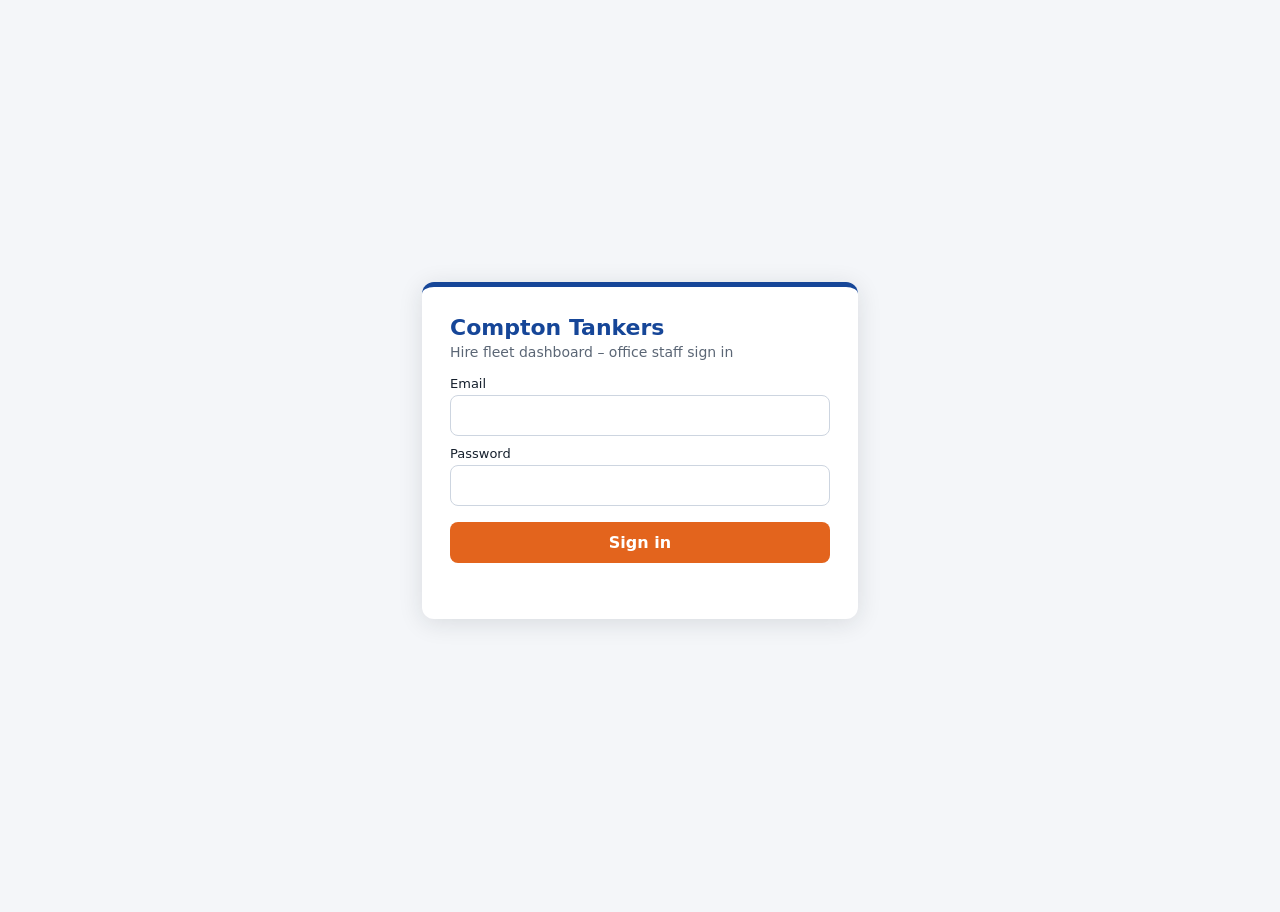
==== dashboard/index.html @ 5b2a39b2 "Add Compton portal: dashboard and inspection app Co-Authored-By: Claude Sonnet 5.5 <noreply@anthropi" ====
<!DOCTYPE html>
<html lang="en-GB">
<head>
<meta name="robots" content="noindex,nofollow">
<meta charset="utf-8">
<meta name="viewport" content="width=device-width, initial-scale=1">
<title>Compton Tankers – Hire Fleet Dashboard</title>
<link rel="stylesheet" href="js/theme.css">
<script src="js/d3.min.js"></script>
<script src="js/dash-runtime.js"></script>
</head>
<body>
<div id="dash-root">
<style>
.ct{--ct-blue:#164698;--ct-orange:#E3641D;--ct-blue-soft:#8FA9D6;font-family:var(--font-anthropic-sans);color:var(--color-fg);display:flex;flex-direction:column;gap:var(--cds-gap-lg)}
.ct-head{display:flex;flex-wrap:wrap;align-items:center;gap:var(--cds-gap-lg);justify-content:space-between;border-bottom:4px solid var(--ct-blue);padding-bottom:var(--cds-pad-md)}
.ct-brand{display:flex;align-items:center;gap:var(--cds-gap-lg);flex-wrap:wrap}
.ct-logo{height:56px;width:auto;background:#FDFEFF;border-radius:var(--cds-radius);padding:6px 10px}
.ct-title{font-family:var(--font-anthropic-serif);font-weight:400;font-size:var(--cds-font-size-title);margin:0;color:var(--color-fg)}
.ct-sub{margin:4px 0 0;color:var(--color-fg-muted);font-size:var(--cds-font-size-body)}
.ct-controls{display:flex;flex-wrap:wrap;gap:var(--cds-gap-sm);align-items:center}
.ct-seg{display:inline-flex;border:1px solid var(--color-border-line);border-radius:var(--cds-radius);overflow:hidden}
.ct-seg button{font:inherit;font-size:var(--cds-font-size-caption);background:var(--color-panel);color:var(--color-fg);border:0;padding:6px 12px;cursor:pointer}
.ct-seg button[aria-pressed=true]{background:var(--ct-blue);color:#fff}
.ct select,.ct input[type=search]{font:inherit;font-size:var(--cds-font-size-caption);padding:6px 8px;border:1px solid var(--color-border-line);border-radius:var(--cds-radius);background:var(--color-panel);color:var(--color-fg)}
.ct-takeaway{font-size:var(--cds-font-size-body);margin:0;line-height:1.5}
.ct-takeaway b{font-weight:600}
.ct-tabs{display:flex;gap:4px;border-bottom:1px solid var(--color-border-line);flex-wrap:wrap}
.ct-tabs button{font:inherit;background:none;border:0;border-bottom:3px solid transparent;padding:8px 14px;color:var(--color-fg-muted);cursor:pointer;font-size:var(--cds-font-size-body)}
.ct-tabs button[aria-selected=true]{color:var(--color-fg);border-bottom-color:var(--ct-orange);font-weight:600}
.ct-page{display:flex;flex-direction:column;gap:var(--cds-gap-md)}
.ct-page[hidden]{display:none}
.ct-col{display:flex;flex-direction:column;gap:var(--cds-gap-md)}
.ct-col[hidden]{display:none}
.ct [hidden]{display:none !important}
.ct-tiles{display:grid;grid-template-columns:repeat(auto-fit,minmax(min(100%,11rem),1fr));gap:var(--cds-gap-md)}
.ct-tile{background:var(--color-panel);border:1px solid var(--color-border-line);border-top:4px solid var(--ct-blue);border-radius:var(--cds-radius);padding:var(--cds-pad-md);display:flex;flex-direction:column;gap:4px}
.ct-tile.or{border-top-color:var(--ct-orange)}
.ct-tile .lab{font-size:var(--cds-font-size-caption);color:var(--color-fg-muted)}
.ct-tile .big{font-family:var(--font-anthropic-serif);font-weight:400;font-size:var(--cds-font-size-title);font-variant-numeric:tabular-nums;line-height:1.15}
.ct-tile .note{font-size:var(--cds-font-size-caption);color:var(--color-fg-muted)}
.ct-grid{display:grid;grid-template-columns:repeat(auto-fit,minmax(min(100%,26rem),1fr));gap:var(--cds-gap-md)}
.ct-card{background:var(--color-panel);border:1px solid var(--color-border-line);border-radius:var(--cds-radius);padding:var(--cds-pad-lg);display:flex;flex-direction:column;gap:var(--cds-gap-sm);position:relative;min-width:0}
.ct-card h3{margin:0;font-size:var(--cds-font-size-heading);font-weight:var(--cds-font-weight-medium)}
.ct-card .note{margin:0;font-size:var(--cds-font-size-caption);color:var(--color-fg-muted)}
.ct-chart{position:relative;min-height:120px}
.ct-legend{display:flex;gap:var(--cds-gap-md);font-size:var(--cds-font-size-caption);color:var(--color-fg-muted);flex-wrap:wrap}
.ct-sw{display:inline-block;width:10px;height:10px;border-radius:2px;margin-right:6px;vertical-align:middle}
.ct-tip{position:absolute;pointer-events:none;background:var(--cds-surface-popover);border:1px solid var(--cds-border);border-radius:var(--cds-radius);box-shadow:var(--cds-shadow-popover);padding:var(--cds-pad-xs) var(--cds-pad-sm);font-size:var(--cds-font-size-caption);white-space:nowrap;z-index:5}
.ct-tip .k{color:var(--cds-text-secondary)}
.ct-tablebox{max-height:560px;overflow:auto}
.ct table{border-collapse:collapse;width:100%;font-size:var(--cds-font-size-caption);font-variant-numeric:tabular-nums}
.ct th{position:sticky;top:0;background:var(--color-panel);text-align:left;padding:6px 8px;border-bottom:2px solid var(--ct-blue);white-space:nowrap}
.ct th button{font:inherit;font-weight:600;background:none;border:0;color:var(--color-fg);cursor:pointer;padding:0}
.ct td{padding:5px 8px;border-bottom:1px solid var(--color-border-line);white-space:nowrap}
.ct td.n,.ct th.n{text-align:right}
.ct .bar{display:inline-block;height:8px;border-radius:2px;background:var(--ct-blue);vertical-align:middle;margin-right:6px}
.ct .pill{display:inline-block;padding:1px 8px;border-radius:10px;font-size:var(--cds-font-size-caption)}
.ct .off{background:color-mix(in srgb,var(--ct-orange) 18%,transparent)}
.ct .part{background:color-mix(in srgb,var(--ct-blue-soft) 30%,transparent)}
.ct .full{background:color-mix(in srgb,var(--ct-blue) 14%,transparent)}
.ct .up{color:var(--color-ok)} .ct .down{color:var(--color-bad)}
.ct-stack{display:flex;height:28px;gap:2px;border-radius:var(--cds-radius);overflow:hidden}
.ct-foot{font-size:var(--cds-font-size-caption);color:var(--color-fg-muted);margin:0}
[data-dash-source-state=empty]{color:transparent}
[data-dash-source-state=refreshing]{opacity:.5;transition:opacity var(--cds-dur-slow)}
</style>
<div class="ct">
  <header class="ct-head" id="top">
    <div class="ct-brand">
      <img class="ct-logo" alt="Compton Tankers" src="[data-uri]">
      <div>
        <h1 class="ct-title">Hire fleet dashboard</h1>
        <p class="ct-sub">Tanker Rent UK Ltd · <span data-draw="period-label" data-source="periods">—</span></p>
      </div>
    </div>
    <div class="ct-controls">
      <div class="ct-seg" role="group" aria-label="Period type">
        <button type="button" class="ct-kind" data-kind="month" aria-pressed="true">Month</button>
        <button type="button" class="ct-kind" data-kind="quarter" aria-pressed="false">Quarter</button>
        <button type="button" class="ct-kind" data-kind="year" aria-pressed="false">Financial year</button>
      </div>
      <select data-draw="period-select" data-source="periods" aria-label="Period"></select>
    </div>
  </header>

  <p class="ct-takeaway" id="takeaway"><span data-draw="period-name" data-source="periods">—</span>: turnover of <b data-draw="kpi" data-source="summary" data-field="turnover" data-fmt="gbp">—</b>, with the fleet <b data-draw="kpi" data-source="summary" data-field="utilisation" data-fmt="pct">—</b> utilised by time. <b data-draw="kpi" data-source="summary" data-field="units_idle" data-fmt="int">—</b> of <b data-draw="kpi" data-source="summary" data-field="units" data-fmt="int">—</b> units were off hire for the whole of the latest month. <span data-draw="coverage" data-source="summary">—</span></p>

  <nav class="ct-tabs" role="tablist" aria-label="Pages">
    <button type="button" role="tab" class="ct-tab" data-tab="overview" aria-selected="true">Overview</button>
    <button type="button" role="tab" class="ct-tab" data-tab="utilisation" aria-selected="false">Utilisation</button>
    <button type="button" role="tab" class="ct-tab" data-tab="revenue" aria-selected="false">Revenue &amp; customers</button>
    <button type="button" role="tab" class="ct-tab" data-tab="units" aria-selected="false">Units</button>
    <button type="button" role="tab" class="ct-tab" data-tab="hp" aria-selected="false">HP &amp; finance</button>
  </nav>

  <section class="ct-page" id="overview" data-page="overview">
    <div class="ct-tiles">
      <div class="ct-tile or" id="tile-turnover"><span class="lab">Turnover</span><span class="big" data-draw="kpi" data-source="summary" data-field="turnover" data-fmt="gbp">—</span><span class="note" data-draw="delta" data-source="summary" data-field="turnover_change">—</span></div>
      <div class="ct-tile" id="tile-util"><span class="lab">Time utilisation</span><span class="big" data-draw="kpi" data-source="summary" data-field="utilisation" data-fmt="pct">—</span><span class="note" data-draw="delta" data-source="summary" data-field="utilisation_change">—</span></div>
      <div class="ct-tile" id="tile-onhire"><span class="lab">Units on hire (latest month)</span><span class="big" data-draw="kpi" data-source="summary" data-field="units_on_hire" data-fmt="int">—</span><span class="note">of <span data-draw="kpi" data-source="summary" data-field="units" data-fmt="int">—</span> units in the fleet</span></div>
      <div class="ct-tile or" id="tile-idle"><span class="lab">Units off hire all month</span><span class="big" data-draw="kpi" data-source="summary" data-field="units_idle" data-fmt="int">—</span><span class="note">Latest month in the period</span></div>
      <div class="ct-tile" id="tile-customers"><span class="lab">Customers billed</span><span class="big" data-draw="kpi" data-source="customer_stats" data-field="customers" data-fmt="int">—</span><span class="note">Top customer: <span data-draw="kpi" data-source="customer_stats" data-field="top1_share" data-fmt="pct">—</span> of turnover</span></div>
      <div class="ct-tile" id="tile-ytd"><span class="lab">Hire revenue, financial year to date</span><span class="big" data-draw="kpi" data-source="summary" data-field="mcs_ytd_revenue" data-fmt="gbp">—</span><span class="note">From MCS year-to-date figures · <span data-draw="kpi" data-source="summary" data-field="mcs_ytd_utilisation" data-fmt="pct">—</span> utilised</span></div>
    </div>
    <div class="ct-grid">
      <div class="ct-card" id="card-turnover-type"><h3>Turnover by equipment type</h3><p class="note">Hire and sales turnover for the selected period, from the Equipment Turnover report.</p><div class="ct-chart" data-draw="chart-turnover-type" data-source="type_summary"></div></div>
      <div class="ct-card" id="card-trend"><h3>Monthly turnover</h3><p class="note">Every month loaded so far; the selected period is in orange.</p><div class="ct-chart" data-draw="chart-trend" data-source="months"></div></div>
      <div class="ct-card" id="card-trend-util"><h3>Monthly time utilisation</h3><p class="note">Days on hire ÷ chargeable days, each unit capped at 100%.</p><div class="ct-chart" data-draw="chart-trend-util" data-source="summary"></div></div>
    </div>
  </section>

  <section class="ct-page" id="utilisation" data-page="utilisation" hidden>
    <div class="ct-card" id="card-fleet-status"><h3>Where the fleet was in the latest month</h3><p class="note">Units on hire every chargeable day, part of the month, or not at all.</p>
      <div class="ct-stack" data-draw="fleet-stack" data-source="summary"></div>
      <div class="ct-legend"><span><span class="ct-sw" style="background:var(--ct-blue)"></span>On hire all month: <b data-draw="kpi" data-source="summary" data-field="units_full" data-fmt="int">—</b></span><span><span class="ct-sw" style="background:var(--ct-blue-soft)"></span>Part of the month: <b data-draw="kpi" data-source="summary" data-field="units_part" data-fmt="int">—</b></span><span><span class="ct-sw" style="background:var(--ct-orange)"></span>Off hire all month: <b data-draw="kpi" data-source="summary" data-field="units_idle" data-fmt="int">—</b></span></div>
    </div>
    <div class="ct-card" id="card-util-type"><h3>Time utilisation by equipment type</h3><p class="note">Selected period against the MCS financial-year-to-date figure. Number of units in brackets.</p>
      <div class="ct-legend"><span><span class="ct-sw" style="background:var(--ct-orange)"></span>Selected period</span><span><span class="ct-sw" style="background:var(--ct-blue)"></span>Financial year to date (MCS)</span></div>
      <div class="ct-chart" data-draw="chart-util-type" data-source="type_summary"></div>
    </div>
    <div class="ct-card" id="card-offhire"><h3>Units with no hire days in the period</h3><p class="note">Sorted by financial-year-to-date utilisation, lowest first.</p>
      <div class="ct-tablebox"><table data-source="unit_summary" data-row-key="period,unit"><thead><tr><th data-field="unit">Unit</th><th data-field="type">Type</th><th class="n" data-field="chargeable_days">Chargeable days</th><th class="n" data-field="ytd_utilisation">FY to date</th><th class="n" data-field="ytd_revenue">FY revenue</th></tr></thead><tbody data-draw="offhire-rows" data-source="unit_summary"></tbody></table></div>
    </div>
  </section>

  <section class="ct-page" id="revenue" data-page="revenue" hidden>
    <div class="ct-tiles">
      <div class="ct-tile or" id="tile-top1"><span class="lab">Largest customer's share</span><span class="big" data-draw="kpi" data-source="customer_stats" data-field="top1_share" data-fmt="pct">—</span><span class="note" data-draw="kpi" data-source="customer_stats" data-field="top1_name" data-fmt="text">—</span></div>
      <div class="ct-tile" id="tile-top3"><span class="lab">Top 3 customers' share</span><span class="big" data-draw="kpi" data-source="customer_stats" data-field="top3_share" data-fmt="pct">—</span></div>
      <div class="ct-tile" id="tile-top10"><span class="lab">Top 10 customers' share</span><span class="big" data-draw="kpi" data-source="customer_stats" data-field="top10_share" data-fmt="pct">—</span></div>
      <div class="ct-tile" id="tile-rpu"><span class="lab">Hire revenue per unit per month</span><span class="big" data-draw="kpi" data-source="summary" data-field="revenue_per_unit_month" data-fmt="gbp0">—</span><span class="note">Across every unit, idle ones included</span></div>
    </div>
    <div class="ct-grid">
      <div class="ct-card" id="card-customers"><h3>Top 10 customers by turnover</h3><p class="note">Selected period, all equipment types combined.</p><div class="ct-chart" data-draw="chart-customers" data-source="customer_summary"></div></div>
      <div class="ct-card" id="card-rpu"><h3>Hire revenue per unit per month, by type</h3><p class="note">Revenue ÷ units in that type ÷ months in the period.</p><div class="ct-chart" data-draw="chart-rpu" data-source="type_summary"></div></div>
      <div class="ct-card" id="card-ytd-type"><h3>Hire revenue by type, financial year to date</h3><p class="note">From the MCS year-to-date figures for the latest month in the period.</p><div class="ct-chart" data-draw="chart-ytd-type" data-source="type_summary"></div></div>
    </div>
  </section>

  <section class="ct-page" id="units" data-page="units" hidden>
    <div class="ct-card" id="card-units"><h3>Every unit</h3><p class="note">Click a column heading to sort. Utilisation is capped at 100% per unit.</p>
      <input type="search" class="ct-search" placeholder="Search unit or type" aria-label="Search units">
      <div class="ct-tablebox"><table data-source="unit_summary" data-row-key="period,unit"><thead><tr>
        <th data-field="unit"><button type="button" class="ct-sort" data-col="unit">Unit</button></th>
        <th data-field="type"><button type="button" class="ct-sort" data-col="type">Type</button></th>
        <th data-field="status"><button type="button" class="ct-sort" data-col="status">Status</button></th>
        <th class="n" data-field="chargeable_days"><button type="button" class="ct-sort" data-col="chargeable_days">Chargeable days</button></th>
        <th class="n" data-field="on_hire_days"><button type="button" class="ct-sort" data-col="on_hire_days">Days on hire</button></th>
        <th data-field="utilisation"><button type="button" class="ct-sort" data-col="utilisation">Utilisation</button></th>
        <th class="n" data-field="revenue"><button type="button" class="ct-sort" data-col="revenue">Hire revenue</button></th>
        <th class="n" data-field="ytd_utilisation"><button type="button" class="ct-sort" data-col="ytd_utilisation">FY to date util.</button></th>
        <th class="n" data-field="ytd_revenue"><button type="button" class="ct-sort" data-col="ytd_revenue">FY revenue</button></th>
      </tr></thead><tbody data-draw="unit-rows" data-source="unit_summary"></tbody></table></div>
    </div>
  </section>

  <section class="ct-page" id="hp" data-page="hp" hidden>
    <div class="ct-card" id="hp-empty" hidden><h3>No HP data loaded yet</h3><p class="note">Fill in the HP schedule template (one row per unit, with its monthly payment and agreement dates) and upload it. This tab will then show what each unit costs on finance against what it earns.</p></div>
    <div class="ct-col" id="hp-body">
      <div class="ct-tiles">
        <div class="ct-tile" id="tile-hp-revenue"><span class="lab">Hire revenue</span><span class="big" data-draw="kpi" data-source="hp_summary" data-field="revenue" data-fmt="gbp">—</span><span class="note">Selected period, all units</span></div>
        <div class="ct-tile or" id="tile-hp-cost"><span class="lab">HP cost</span><span class="big" data-draw="kpi" data-source="hp_summary" data-field="hp_cost" data-fmt="gbp">—</span><span class="note"><span data-draw="kpi" data-source="hp_summary" data-field="hp_share" data-fmt="pct">—</span> of hire revenue</span></div>
        <div class="ct-tile" id="tile-hp-net"><span class="lab">Revenue after HP</span><span class="big" data-draw="kpi" data-source="hp_summary" data-field="revenue_after_hp" data-fmt="gbp">—</span><span class="note">Hire revenue minus HP payments</span></div>
        <div class="ct-tile" id="tile-hp-commit"><span class="lab">Monthly HP commitment</span><span class="big" data-draw="kpi" data-source="hp_summary" data-field="monthly_commitment" data-fmt="gbp">—</span><span class="note">Across <span data-draw="kpi" data-source="hp_summary" data-field="units_hp" data-fmt="int">—</span> units on finance</span></div>
        <div class="ct-tile" id="tile-hp-balance"><span class="lab">HP payments still to make</span><span class="big" data-draw="kpi" data-source="hp_summary" data-field="balance_outstanding" data-fmt="gbp">—</span><span class="note">Monthly payment × months left, excluding any balloon</span></div>
        <div class="ct-tile or" id="tile-hp-under"><span class="lab">Units not covering their HP</span><span class="big" data-draw="kpi" data-source="hp_summary" data-field="units_not_covering" data-fmt="int">—</span><span class="note"><span data-draw="kpi" data-source="hp_summary" data-field="units_idle_on_hp" data-fmt="int">—</span> of them earned nothing</span></div>
      </div>
      <div class="ct-grid">
        <div class="ct-card" id="card-hp-type"><h3>Hire revenue against HP cost, by type</h3><p class="note">Selected period. Owned units add revenue with no HP cost.</p>
          <div class="ct-legend"><span><span class="ct-sw" style="background:var(--ct-blue)"></span>Hire revenue</span><span><span class="ct-sw" style="background:var(--ct-orange)"></span>HP cost</span></div>
          <div class="ct-chart" data-draw="chart-hp-type" data-source="hp_type"></div></div>
        <div class="ct-card" id="card-hp-ending"><h3>HP agreements ending</h3><p class="note">Months from the latest month loaded to each agreement's end date, and the monthly payments that stop.</p>
          <div class="ct-tablebox"><table data-source="hp_ending" data-row-key="band"><thead><tr><th data-field="band">Ending in</th><th class="n" data-field="units">Units</th><th class="n" data-field="monthly_payment">Monthly payments freed</th><th class="n" data-field="balance_outstanding">Payments still to make</th></tr></thead><tbody data-draw="hp-ending-rows" data-source="hp_ending"></tbody></table></div></div>
      </div>
      <div class="ct-card" id="card-hp-units"><h3>HP against each unit</h3><p class="note">Click a heading to sort. Cover = hire revenue ÷ HP cost (below 1.0× the unit isn't paying for itself). Break-even = the utilisation the unit needs just to cover its HP at its current earning rate.</p>
        <input type="search" class="ct-hpsearch" placeholder="Search unit, type or finance company" aria-label="Search HP units">
        <div class="ct-tablebox"><table data-source="hp_units" data-row-key="period,unit"><thead><tr>
          <th data-field="unit"><button type="button" class="ct-hpsort" data-col="unit">Unit</button></th>
          <th data-field="type"><button type="button" class="ct-hpsort" data-col="type">Type</button></th>
          <th data-field="status"><button type="button" class="ct-hpsort" data-col="status">Finance</button></th>
          <th data-field="finance_company"><button type="button" class="ct-hpsort" data-col="finance_company">Finance company</button></th>
          <th class="n" data-field="monthly_payment"><button type="button" class="ct-hpsort" data-col="monthly_payment">Monthly HP</button></th>
          <th class="n" data-field="hp_cost"><button type="button" class="ct-hpsort" data-col="hp_cost">HP cost</button></th>
          <th class="n" data-field="revenue"><button type="button" class="ct-hpsort" data-col="revenue">Hire revenue</button></th>
          <th class="n" data-field="revenue_after_hp"><button type="button" class="ct-hpsort" data-col="revenue_after_hp">After HP</button></th>
          <th class="n" data-field="cover"><button type="button" class="ct-hpsort" data-col="cover">Cover</button></th>
          <th class="n" data-field="utilisation"><button type="button" class="ct-hpsort" data-col="utilisation">Utilisation</button></th>
          <th class="n" data-field="breakeven_utilisation"><button type="button" class="ct-hpsort" data-col="breakeven_utilisation">Break-even</button></th>
          <th data-field="end_date"><button type="button" class="ct-hpsort" data-col="end_date">HP ends</button></th>
        </tr></thead><tbody data-draw="hp-unit-rows" data-source="hp_units"></tbody></table></div>
      </div>
    </div>
  </section>

  <p class="ct-foot">Source: MCS reports for Tanker Rent UK Ltd (Equipment Turnover, Utilisation By Time, Utilisation By Value). Financial year runs October to September. Utilisation is days on hire ÷ chargeable days, with each unit capped at 100%. Value utilisation uses actual hire revenue only. HP figures come from the HP schedule and exclude VAT.</p>
</div>
</div>
<script src="js/calcs.js"></script>
<script src="js/app.js"></script>
<script src="js/hp.js"></script>
<script src="js/supabase-config.js"></script>
<script src="js/supabase-loader.js"></script>
</body>
</html>
---- dashboard/js/theme.css ----
/* Design tokens the dashboard uses. Change colours, fonts and spacing here. */
:root{
  --font-anthropic-sans: "Segoe UI", system-ui, -apple-system, Arial, sans-serif;
  --font-anthropic-serif: Georgia, "Times New Roman", serif;
  --color-fg:#1b2430; --color-fg-muted:#5b6675; --color-bg:#f4f6f9; --color-panel:#ffffff; --color-border-line:#dde2ea;
  --color-ok:#1d7a3e; --color-warn:#a35c00; --color-bad:#b42318;
  --cds-font-size-caption:12px; --cds-font-size-body:15px; --cds-font-size-heading:17px; --cds-font-size-title:30px; --cds-font-weight-medium:600;
  --cds-gap-xs:4px; --cds-gap-sm:8px; --cds-gap-md:16px; --cds-gap-lg:24px; --cds-gap-xl:32px;
  --cds-pad-xs:4px; --cds-pad-sm:8px; --cds-pad-md:16px; --cds-pad-lg:20px; --cds-pad-xl:32px;
  --cds-radius:8px; --cds-chart-grid:#e6e9ef; --cds-chart-axis:#9aa3af; --cds-chart-muted:#c3cad4; --cds-chart-reference:#6b7280;
  --cds-surface-popover:#ffffff; --cds-border:#dde2ea; --cds-shadow-popover:0 4px 16px rgba(0,0,0,.12); --cds-text-secondary:#5b6675;
  --cds-dur-slow:300ms; --cds-ease-out:cubic-bezier(.2,.8,.2,1);
}
html,body{margin:0;background:var(--color-bg);color:var(--color-fg);font-family:var(--font-anthropic-sans)}
#dash-root{max-width:1400px;margin:0 auto;padding:24px}
@media (max-width:600px){#dash-root{padding:12px}}
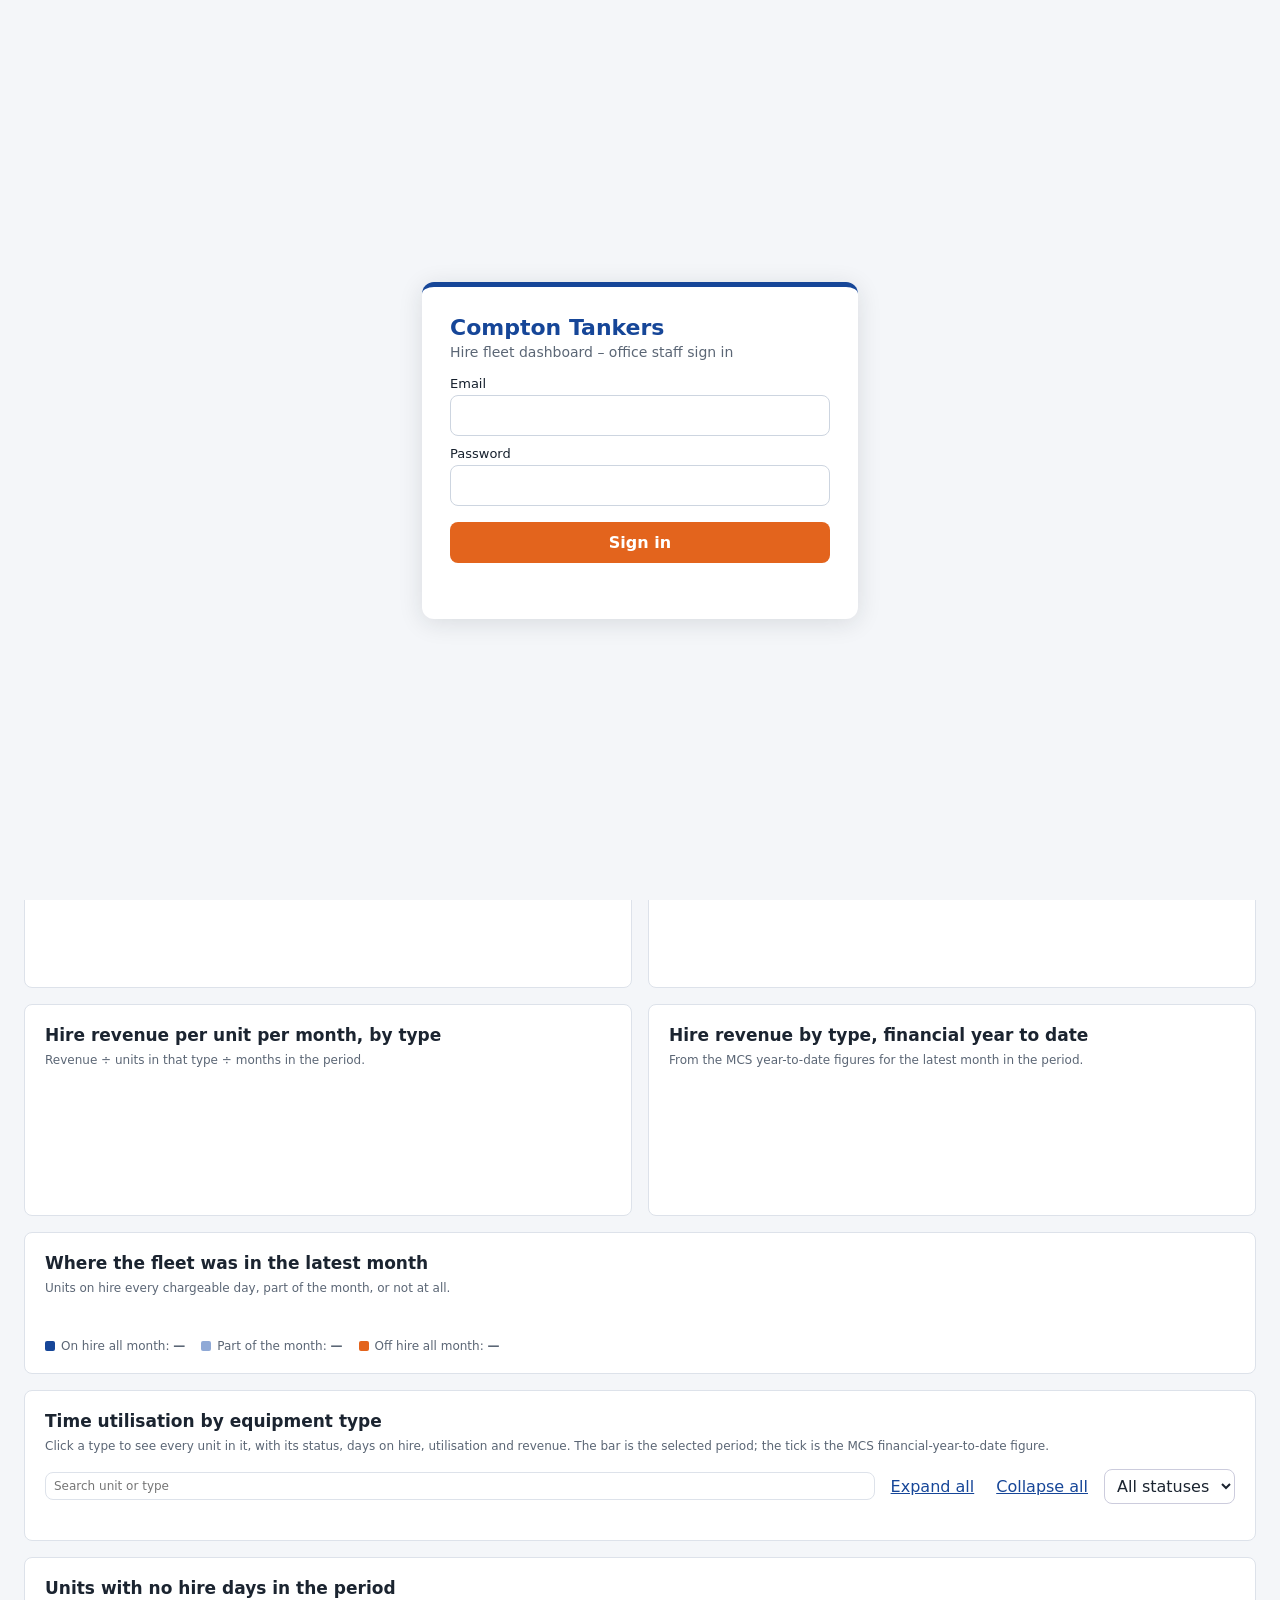
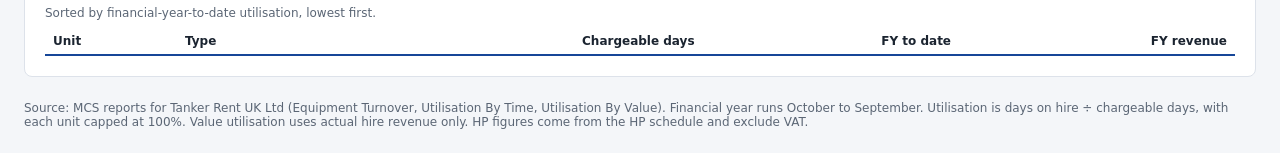
==== commit 0c8a53cb: "VAT tracker, asset summary page, single-page fleet overview with expandable utilisation groups, budg" ====
--- a/dashboard/index.html
+++ b/dashboard/index.html
@@ -62,6 +62,7 @@
 .ct .up{color:var(--color-ok)} .ct .down{color:var(--color-bad)}
 .ct-stack{display:flex;height:28px;gap:2px;border-radius:var(--cds-radius);overflow:hidden}
 .ct-foot{font-size:var(--cds-font-size-caption);color:var(--color-fg-muted);margin:0}
+.ct-ugtools{display:flex;gap:10px;flex-wrap:wrap;align-items:center;margin:8px 0}.ct-ugtools input{flex:1;min-width:180px;padding:7px 10px;border:1px solid var(--color-border,#ccd);border-radius:8px;font:inherit}.ct-ugtools select{padding:6px 8px;border:1px solid var(--color-border,#ccd);border-radius:8px;font:inherit;background:#fff}tr.ug-g{cursor:pointer;font-weight:600;background:color-mix(in srgb,var(--ct-blue) 6%,transparent)}tr.ug-g:hover td{background:color-mix(in srgb,var(--ct-blue) 12%,transparent)}tr.ug-u td:first-child{padding-left:30px}tr.ug-u td{font-weight:400}.ct-flt{display:flex;gap:8px;flex-wrap:wrap;align-items:center;margin:8px 0}.ct-flt select{padding:6px 8px;border:1px solid var(--color-border,#ccd);border-radius:8px;font:inherit;background:#fff;max-width:230px}.ct-clr{border:0;background:none;color:var(--ct-blue);font:inherit;cursor:pointer;text-decoration:underline}.ct-cnt{color:var(--color-fg-muted);font-size:13px;margin-left:auto}.ct-grp{margin:6px 0 12px}.ct-grow{cursor:pointer}.ct-grow:hover td{background:color-mix(in srgb,var(--ct-blue) 8%,transparent)}.ct-grow.on td{background:color-mix(in srgb,var(--ct-orange) 16%,transparent);font-weight:600}
 [data-dash-source-state=empty]{color:transparent}
 [data-dash-source-state=refreshing]{opacity:.5;transition:opacity var(--cds-dur-slow)}
 </style>
@@ -70,7 +71,7 @@
     <div class="ct-brand">
       <img class="ct-logo" alt="Compton Tankers" src="[data-uri]">
       <div>
-        <h1 class="ct-title">Hire fleet dashboard</h1>
+        <h1 class="ct-title">Fleet performance</h1>
         <p class="ct-sub">Tanker Rent UK Ltd · <span data-draw="period-label" data-source="periods">—</span></p>
       </div>
     </div>
@@ -88,10 +89,8 @@
 
   <nav class="ct-tabs" role="tablist" aria-label="Pages">
     <button type="button" role="tab" class="ct-tab" data-tab="overview" aria-selected="true">Overview</button>
-    <button type="button" role="tab" class="ct-tab" data-tab="utilisation" aria-selected="false">Utilisation</button>
-    <button type="button" role="tab" class="ct-tab" data-tab="revenue" aria-selected="false">Revenue &amp; customers</button>
-    <button type="button" role="tab" class="ct-tab" data-tab="units" aria-selected="false">Units</button>
-    <button type="button" role="tab" class="ct-tab" data-tab="hp" aria-selected="false">HP &amp; finance</button>
+    <button type="button" role="tab" class="ct-tab" data-tab="units" aria-selected="false">All units</button>
+    <button type="button" role="tab" class="ct-tab" data-tab="hp" aria-selected="false">Unit profitability</button>
   </nav>
 
   <section class="ct-page" id="overview" data-page="overview">
@@ -102,39 +101,29 @@
       <div class="ct-tile or" id="tile-idle"><span class="lab">Units off hire all month</span><span class="big" data-draw="kpi" data-source="summary" data-field="units_idle" data-fmt="int">—</span><span class="note">Latest month in the period</span></div>
       <div class="ct-tile" id="tile-customers"><span class="lab">Customers billed</span><span class="big" data-draw="kpi" data-source="customer_stats" data-field="customers" data-fmt="int">—</span><span class="note">Top customer: <span data-draw="kpi" data-source="customer_stats" data-field="top1_share" data-fmt="pct">—</span> of turnover</span></div>
       <div class="ct-tile" id="tile-ytd"><span class="lab">Hire revenue, financial year to date</span><span class="big" data-draw="kpi" data-source="summary" data-field="mcs_ytd_revenue" data-fmt="gbp">—</span><span class="note">From MCS year-to-date figures · <span data-draw="kpi" data-source="summary" data-field="mcs_ytd_utilisation" data-fmt="pct">—</span> utilised</span></div>
-    </div>
-    <div class="ct-grid">
-      <div class="ct-card" id="card-turnover-type"><h3>Turnover by equipment type</h3><p class="note">Hire and sales turnover for the selected period, from the Equipment Turnover report.</p><div class="ct-chart" data-draw="chart-turnover-type" data-source="type_summary"></div></div>
-      <div class="ct-card" id="card-trend"><h3>Monthly turnover</h3><p class="note">Every month loaded so far; the selected period is in orange.</p><div class="ct-chart" data-draw="chart-trend" data-source="months"></div></div>
-      <div class="ct-card" id="card-trend-util"><h3>Monthly time utilisation</h3><p class="note">Days on hire ÷ chargeable days, each unit capped at 100%.</p><div class="ct-chart" data-draw="chart-trend-util" data-source="summary"></div></div>
-    </div>
-  </section>
-
-  <section class="ct-page" id="utilisation" data-page="utilisation" hidden>
-    <div class="ct-card" id="card-fleet-status"><h3>Where the fleet was in the latest month</h3><p class="note">Units on hire every chargeable day, part of the month, or not at all.</p>
-      <div class="ct-stack" data-draw="fleet-stack" data-source="summary"></div>
-      <div class="ct-legend"><span><span class="ct-sw" style="background:var(--ct-blue)"></span>On hire all month: <b data-draw="kpi" data-source="summary" data-field="units_full" data-fmt="int">—</b></span><span><span class="ct-sw" style="background:var(--ct-blue-soft)"></span>Part of the month: <b data-draw="kpi" data-source="summary" data-field="units_part" data-fmt="int">—</b></span><span><span class="ct-sw" style="background:var(--ct-orange)"></span>Off hire all month: <b data-draw="kpi" data-source="summary" data-field="units_idle" data-fmt="int">—</b></span></div>
-    </div>
-    <div class="ct-card" id="card-util-type"><h3>Time utilisation by equipment type</h3><p class="note">Selected period against the MCS financial-year-to-date figure. Number of units in brackets.</p>
-      <div class="ct-legend"><span><span class="ct-sw" style="background:var(--ct-orange)"></span>Selected period</span><span><span class="ct-sw" style="background:var(--ct-blue)"></span>Financial year to date (MCS)</span></div>
-      <div class="ct-chart" data-draw="chart-util-type" data-source="type_summary"></div>
-    </div>
-    <div class="ct-card" id="card-offhire"><h3>Units with no hire days in the period</h3><p class="note">Sorted by financial-year-to-date utilisation, lowest first.</p>
-      <div class="ct-tablebox"><table data-source="unit_summary" data-row-key="period,unit"><thead><tr><th data-field="unit">Unit</th><th data-field="type">Type</th><th class="n" data-field="chargeable_days">Chargeable days</th><th class="n" data-field="ytd_utilisation">FY to date</th><th class="n" data-field="ytd_revenue">FY revenue</th></tr></thead><tbody data-draw="offhire-rows" data-source="unit_summary"></tbody></table></div>
-    </div>
-  </section>
-
-  <section class="ct-page" id="revenue" data-page="revenue" hidden>
-    <div class="ct-tiles">
       <div class="ct-tile or" id="tile-top1"><span class="lab">Largest customer's share</span><span class="big" data-draw="kpi" data-source="customer_stats" data-field="top1_share" data-fmt="pct">—</span><span class="note" data-draw="kpi" data-source="customer_stats" data-field="top1_name" data-fmt="text">—</span></div>
       <div class="ct-tile" id="tile-top3"><span class="lab">Top 3 customers' share</span><span class="big" data-draw="kpi" data-source="customer_stats" data-field="top3_share" data-fmt="pct">—</span></div>
       <div class="ct-tile" id="tile-top10"><span class="lab">Top 10 customers' share</span><span class="big" data-draw="kpi" data-source="customer_stats" data-field="top10_share" data-fmt="pct">—</span></div>
       <div class="ct-tile" id="tile-rpu"><span class="lab">Hire revenue per unit per month</span><span class="big" data-draw="kpi" data-source="summary" data-field="revenue_per_unit_month" data-fmt="gbp0">—</span><span class="note">Across every unit, idle ones included</span></div>
     </div>
     <div class="ct-grid">
+      <div class="ct-card" id="card-turnover-type"><h3>Turnover by equipment type</h3><p class="note">Hire and sales turnover for the selected period, from the Equipment Turnover report.</p><div class="ct-chart" data-draw="chart-turnover-type" data-source="type_summary"></div></div>
+      <div class="ct-card" id="card-trend"><h3>Monthly turnover</h3><p class="note">Every month loaded so far; the selected period is in orange.</p><div class="ct-chart" data-draw="chart-trend" data-source="months"></div></div>
+      <div class="ct-card" id="card-trend-util"><h3>Monthly time utilisation</h3><p class="note">Days on hire ÷ chargeable days, each unit capped at 100%.</p><div class="ct-chart" data-draw="chart-trend-util" data-source="summary"></div></div>
       <div class="ct-card" id="card-customers"><h3>Top 10 customers by turnover</h3><p class="note">Selected period, all equipment types combined.</p><div class="ct-chart" data-draw="chart-customers" data-source="customer_summary"></div></div>
       <div class="ct-card" id="card-rpu"><h3>Hire revenue per unit per month, by type</h3><p class="note">Revenue ÷ units in that type ÷ months in the period.</p><div class="ct-chart" data-draw="chart-rpu" data-source="type_summary"></div></div>
       <div class="ct-card" id="card-ytd-type"><h3>Hire revenue by type, financial year to date</h3><p class="note">From the MCS year-to-date figures for the latest month in the period.</p><div class="ct-chart" data-draw="chart-ytd-type" data-source="type_summary"></div></div>
+    </div>
+    <div class="ct-card" id="card-fleet-status"><h3>Where the fleet was in the latest month</h3><p class="note">Units on hire every chargeable day, part of the month, or not at all.</p>
+      <div class="ct-stack" data-draw="fleet-stack" data-source="summary"></div>
+      <div class="ct-legend"><span><span class="ct-sw" style="background:var(--ct-blue)"></span>On hire all month: <b data-draw="kpi" data-source="summary" data-field="units_full" data-fmt="int">—</b></span><span><span class="ct-sw" style="background:var(--ct-blue-soft)"></span>Part of the month: <b data-draw="kpi" data-source="summary" data-field="units_part" data-fmt="int">—</b></span><span><span class="ct-sw" style="background:var(--ct-orange)"></span>Off hire all month: <b data-draw="kpi" data-source="summary" data-field="units_idle" data-fmt="int">—</b></span></div>
+    </div>
+    <div class="ct-card" id="card-util-groups"><h3>Time utilisation by equipment type</h3><p class="note">Click a type to see every unit in it, with its status, days on hire, utilisation and revenue. The bar is the selected period; the tick is the MCS financial-year-to-date figure.</p>
+      <div class="ct-ugtools"><input type="search" class="ct-search2" placeholder="Search unit or type" aria-label="Search units"><button type="button" class="ct-clr" id="ug-open">Expand all</button><button type="button" class="ct-clr" id="ug-shut">Collapse all</button><select id="ug-status" aria-label="Status"><option value="">All statuses</option><option>Full</option><option>Part</option><option>Off hire</option></select></div>
+      <div class="ct-tablebox" data-draw="util-groups" data-source="unit_summary"></div>
+    </div>
+    <div class="ct-card" id="card-offhire"><h3>Units with no hire days in the period</h3><p class="note">Sorted by financial-year-to-date utilisation, lowest first.</p>
+      <div class="ct-tablebox"><table data-source="unit_summary" data-row-key="period,unit"><thead><tr><th data-field="unit">Unit</th><th data-field="type">Type</th><th class="n" data-field="chargeable_days">Chargeable days</th><th class="n" data-field="ytd_utilisation">FY to date</th><th class="n" data-field="ytd_revenue">FY revenue</th></tr></thead><tbody data-draw="offhire-rows" data-source="unit_summary"></tbody></table></div>
     </div>
   </section>
 
@@ -162,16 +151,12 @@
         <div class="ct-tile" id="tile-hp-revenue"><span class="lab">Hire revenue</span><span class="big" data-draw="kpi" data-source="hp_summary" data-field="revenue" data-fmt="gbp">—</span><span class="note">Selected period, all units</span></div>
         <div class="ct-tile or" id="tile-hp-cost"><span class="lab">HP cost</span><span class="big" data-draw="kpi" data-source="hp_summary" data-field="hp_cost" data-fmt="gbp">—</span><span class="note"><span data-draw="kpi" data-source="hp_summary" data-field="hp_share" data-fmt="pct">—</span> of hire revenue</span></div>
         <div class="ct-tile" id="tile-hp-net"><span class="lab">Revenue after HP</span><span class="big" data-draw="kpi" data-source="hp_summary" data-field="revenue_after_hp" data-fmt="gbp">—</span><span class="note">Hire revenue minus HP payments</span></div>
-        <div class="ct-tile" id="tile-hp-commit"><span class="lab">Monthly HP commitment</span><span class="big" data-draw="kpi" data-source="hp_summary" data-field="monthly_commitment" data-fmt="gbp">—</span><span class="note">Across <span data-draw="kpi" data-source="hp_summary" data-field="units_hp" data-fmt="int">—</span> units on finance</span></div>
-        <div class="ct-tile" id="tile-hp-balance"><span class="lab">HP payments still to make</span><span class="big" data-draw="kpi" data-source="hp_summary" data-field="balance_outstanding" data-fmt="gbp">—</span><span class="note">Monthly payment × months left, excluding any balloon</span></div>
         <div class="ct-tile or" id="tile-hp-under"><span class="lab">Units not covering their HP</span><span class="big" data-draw="kpi" data-source="hp_summary" data-field="units_not_covering" data-fmt="int">—</span><span class="note"><span data-draw="kpi" data-source="hp_summary" data-field="units_idle_on_hp" data-fmt="int">—</span> of them earned nothing</span></div>
       </div>
       <div class="ct-grid">
         <div class="ct-card" id="card-hp-type"><h3>Hire revenue against HP cost, by type</h3><p class="note">Selected period. Owned units add revenue with no HP cost.</p>
           <div class="ct-legend"><span><span class="ct-sw" style="background:var(--ct-blue)"></span>Hire revenue</span><span><span class="ct-sw" style="background:var(--ct-orange)"></span>HP cost</span></div>
           <div class="ct-chart" data-draw="chart-hp-type" data-source="hp_type"></div></div>
-        <div class="ct-card" id="card-hp-ending"><h3>HP agreements ending</h3><p class="note">Months from the latest month loaded to each agreement's end date, and the monthly payments that stop.</p>
-          <div class="ct-tablebox"><table data-source="hp_ending" data-row-key="band"><thead><tr><th data-field="band">Ending in</th><th class="n" data-field="units">Units</th><th class="n" data-field="monthly_payment">Monthly payments freed</th><th class="n" data-field="balance_outstanding">Payments still to make</th></tr></thead><tbody data-draw="hp-ending-rows" data-source="hp_ending"></tbody></table></div></div>
       </div>
       <div class="ct-card" id="card-hp-units"><h3>HP against each unit</h3><p class="note">Click a heading to sort. Cover = hire revenue ÷ HP cost (below 1.0× the unit isn't paying for itself). Break-even = the utilisation the unit needs just to cover its HP at its current earning rate.</p>
         <input type="search" class="ct-hpsearch" placeholder="Search unit, type or finance company" aria-label="Search HP units">
@@ -197,8 +182,8 @@
 </div>
 </div>
 <script src="js/calcs.js"></script>
-<script src="js/app.js"></script>
-<script src="js/hp.js"></script>
+<script src="js/app.js?v=4"></script>
+<script src="js/hp.js?v=2"></script>
 <script src="js/supabase-config.js"></script>
 <script src="js/supabase-loader.js"></script>
 </body>
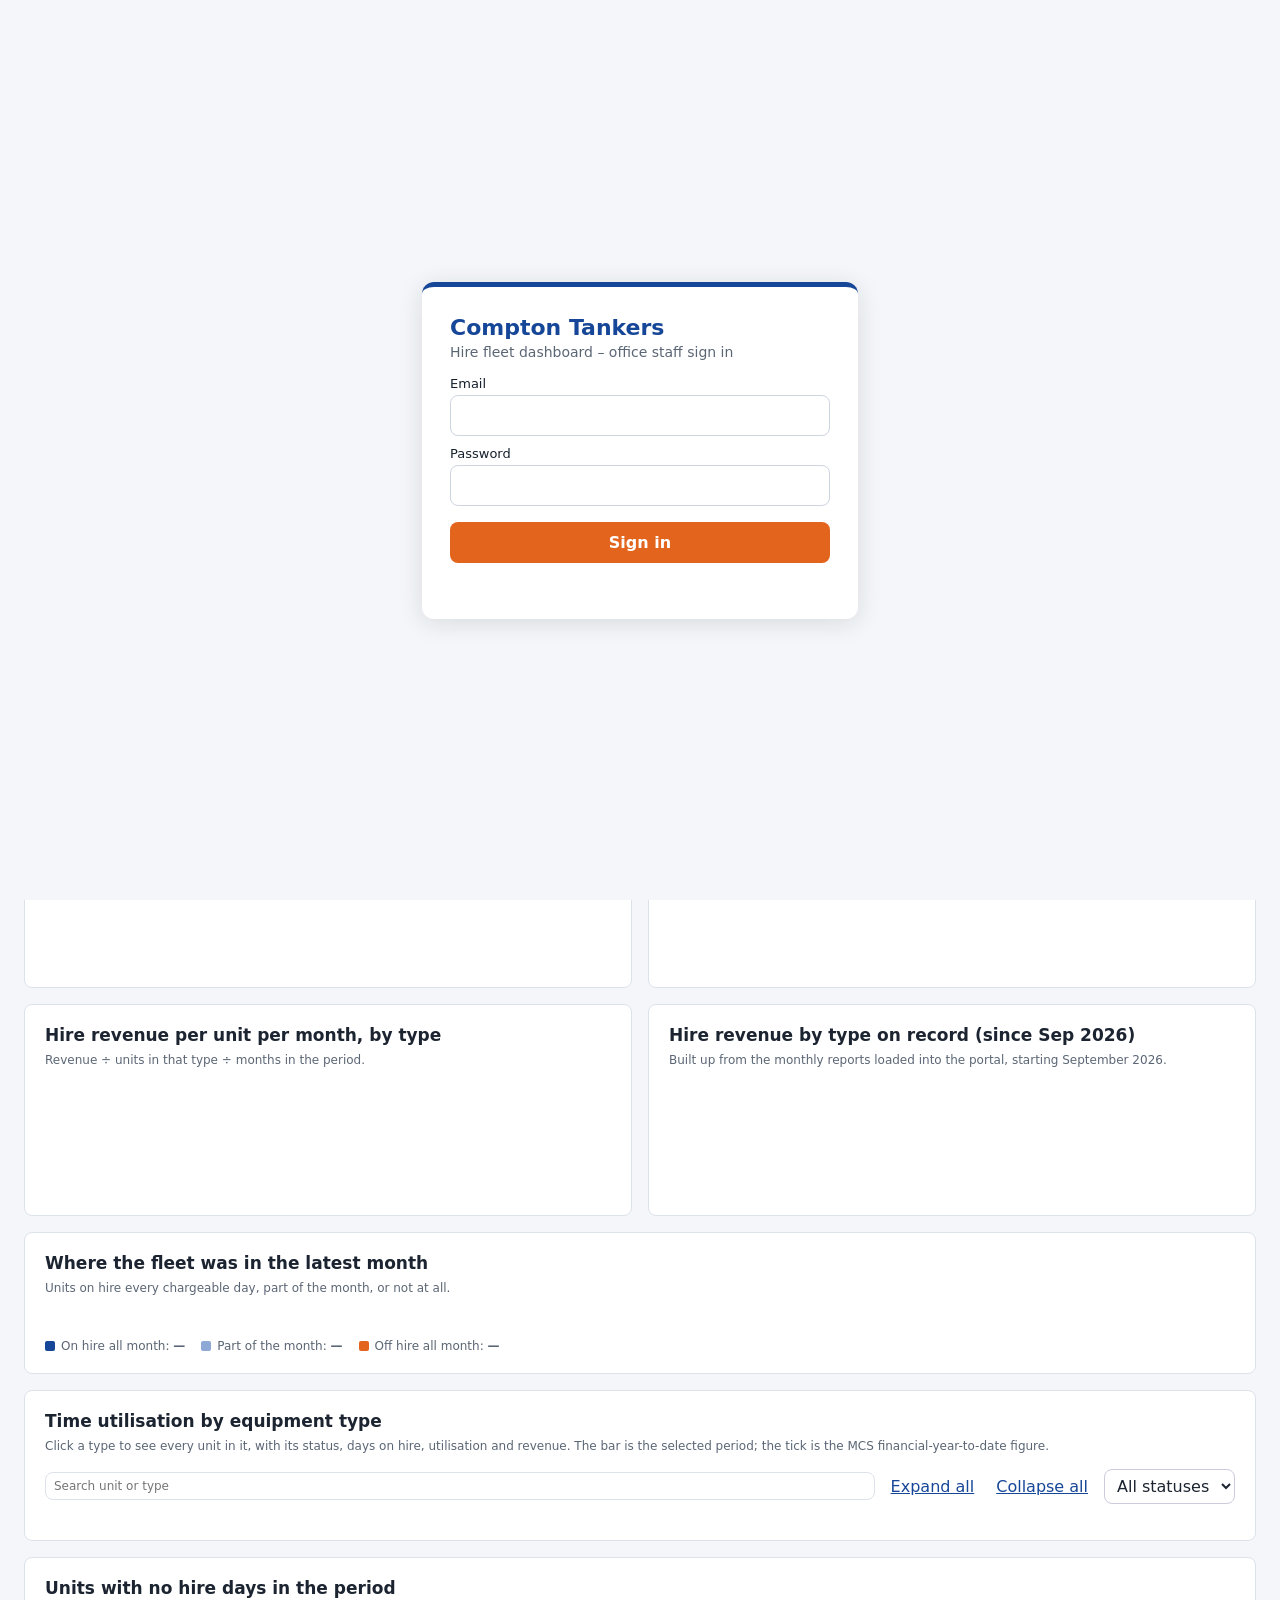
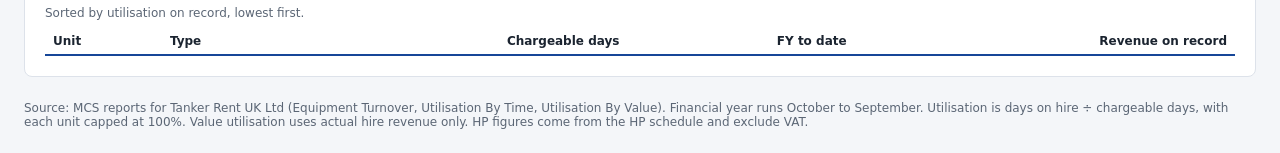
==== commit 492e9c67: "Replace MCS year-to-date with revenue/utilisation on record (from Sep 2026); labels updated Co-Autho" ====
--- a/dashboard/index.html
+++ b/dashboard/index.html
@@ -100,7 +100,7 @@
       <div class="ct-tile" id="tile-onhire"><span class="lab">Units on hire (latest month)</span><span class="big" data-draw="kpi" data-source="summary" data-field="units_on_hire" data-fmt="int">—</span><span class="note">of <span data-draw="kpi" data-source="summary" data-field="units" data-fmt="int">—</span> units in the fleet</span></div>
       <div class="ct-tile or" id="tile-idle"><span class="lab">Units off hire all month</span><span class="big" data-draw="kpi" data-source="summary" data-field="units_idle" data-fmt="int">—</span><span class="note">Latest month in the period</span></div>
       <div class="ct-tile" id="tile-customers"><span class="lab">Customers billed</span><span class="big" data-draw="kpi" data-source="customer_stats" data-field="customers" data-fmt="int">—</span><span class="note">Top customer: <span data-draw="kpi" data-source="customer_stats" data-field="top1_share" data-fmt="pct">—</span> of turnover</span></div>
-      <div class="ct-tile" id="tile-ytd"><span class="lab">Hire revenue, financial year to date</span><span class="big" data-draw="kpi" data-source="summary" data-field="mcs_ytd_revenue" data-fmt="gbp">—</span><span class="note">From MCS year-to-date figures · <span data-draw="kpi" data-source="summary" data-field="mcs_ytd_utilisation" data-fmt="pct">—</span> utilised</span></div>
+      <div class="ct-tile" id="tile-ytd"><span class="lab">Hire revenue on record (since Sep 2026)</span><span class="big" data-draw="kpi" data-source="summary" data-field="mcs_ytd_revenue" data-fmt="gbp">—</span><span class="note">From MCS year-to-date figures · <span data-draw="kpi" data-source="summary" data-field="mcs_ytd_utilisation" data-fmt="pct">—</span> utilised</span></div>
       <div class="ct-tile or" id="tile-top1"><span class="lab">Largest customer's share</span><span class="big" data-draw="kpi" data-source="customer_stats" data-field="top1_share" data-fmt="pct">—</span><span class="note" data-draw="kpi" data-source="customer_stats" data-field="top1_name" data-fmt="text">—</span></div>
       <div class="ct-tile" id="tile-top3"><span class="lab">Top 3 customers' share</span><span class="big" data-draw="kpi" data-source="customer_stats" data-field="top3_share" data-fmt="pct">—</span></div>
       <div class="ct-tile" id="tile-top10"><span class="lab">Top 10 customers' share</span><span class="big" data-draw="kpi" data-source="customer_stats" data-field="top10_share" data-fmt="pct">—</span></div>
@@ -112,7 +112,7 @@
       <div class="ct-card" id="card-trend-util"><h3>Monthly time utilisation</h3><p class="note">Days on hire ÷ chargeable days, each unit capped at 100%.</p><div class="ct-chart" data-draw="chart-trend-util" data-source="summary"></div></div>
       <div class="ct-card" id="card-customers"><h3>Top 10 customers by turnover</h3><p class="note">Selected period, all equipment types combined.</p><div class="ct-chart" data-draw="chart-customers" data-source="customer_summary"></div></div>
       <div class="ct-card" id="card-rpu"><h3>Hire revenue per unit per month, by type</h3><p class="note">Revenue ÷ units in that type ÷ months in the period.</p><div class="ct-chart" data-draw="chart-rpu" data-source="type_summary"></div></div>
-      <div class="ct-card" id="card-ytd-type"><h3>Hire revenue by type, financial year to date</h3><p class="note">From the MCS year-to-date figures for the latest month in the period.</p><div class="ct-chart" data-draw="chart-ytd-type" data-source="type_summary"></div></div>
+      <div class="ct-card" id="card-ytd-type"><h3>Hire revenue by type on record (since Sep 2026)</h3><p class="note">Built up from the monthly reports loaded into the portal, starting September 2026.</p><div class="ct-chart" data-draw="chart-ytd-type" data-source="type_summary"></div></div>
     </div>
     <div class="ct-card" id="card-fleet-status"><h3>Where the fleet was in the latest month</h3><p class="note">Units on hire every chargeable day, part of the month, or not at all.</p>
       <div class="ct-stack" data-draw="fleet-stack" data-source="summary"></div>
@@ -122,8 +122,8 @@
       <div class="ct-ugtools"><input type="search" class="ct-search2" placeholder="Search unit or type" aria-label="Search units"><button type="button" class="ct-clr" id="ug-open">Expand all</button><button type="button" class="ct-clr" id="ug-shut">Collapse all</button><select id="ug-status" aria-label="Status"><option value="">All statuses</option><option>Full</option><option>Part</option><option>Off hire</option></select></div>
       <div class="ct-tablebox" data-draw="util-groups" data-source="unit_summary"></div>
     </div>
-    <div class="ct-card" id="card-offhire"><h3>Units with no hire days in the period</h3><p class="note">Sorted by financial-year-to-date utilisation, lowest first.</p>
-      <div class="ct-tablebox"><table data-source="unit_summary" data-row-key="period,unit"><thead><tr><th data-field="unit">Unit</th><th data-field="type">Type</th><th class="n" data-field="chargeable_days">Chargeable days</th><th class="n" data-field="ytd_utilisation">FY to date</th><th class="n" data-field="ytd_revenue">FY revenue</th></tr></thead><tbody data-draw="offhire-rows" data-source="unit_summary"></tbody></table></div>
+    <div class="ct-card" id="card-offhire"><h3>Units with no hire days in the period</h3><p class="note">Sorted by utilisation on record, lowest first.</p>
+      <div class="ct-tablebox"><table data-source="unit_summary" data-row-key="period,unit"><thead><tr><th data-field="unit">Unit</th><th data-field="type">Type</th><th class="n" data-field="chargeable_days">Chargeable days</th><th class="n" data-field="ytd_utilisation">FY to date</th><th class="n" data-field="ytd_revenue">Revenue on record</th></tr></thead><tbody data-draw="offhire-rows" data-source="unit_summary"></tbody></table></div>
     </div>
   </section>
 
@@ -138,8 +138,8 @@
         <th class="n" data-field="on_hire_days"><button type="button" class="ct-sort" data-col="on_hire_days">Days on hire</button></th>
         <th data-field="utilisation"><button type="button" class="ct-sort" data-col="utilisation">Utilisation</button></th>
         <th class="n" data-field="revenue"><button type="button" class="ct-sort" data-col="revenue">Hire revenue</button></th>
-        <th class="n" data-field="ytd_utilisation"><button type="button" class="ct-sort" data-col="ytd_utilisation">FY to date util.</button></th>
-        <th class="n" data-field="ytd_revenue"><button type="button" class="ct-sort" data-col="ytd_revenue">FY revenue</button></th>
+        <th class="n" data-field="ytd_utilisation"><button type="button" class="ct-sort" data-col="ytd_utilisation">Util. on record</button></th>
+        <th class="n" data-field="ytd_revenue"><button type="button" class="ct-sort" data-col="ytd_revenue">Revenue on record</button></th>
       </tr></thead><tbody data-draw="unit-rows" data-source="unit_summary"></tbody></table></div>
     </div>
   </section>
@@ -182,7 +182,7 @@
 </div>
 </div>
 <script src="js/calcs.js"></script>
-<script src="js/app.js?v=4"></script>
+<script src="js/app.js?v=5"></script>
 <script src="js/hp.js?v=2"></script>
 <script src="js/supabase-config.js"></script>
 <script src="js/supabase-loader.js"></script>
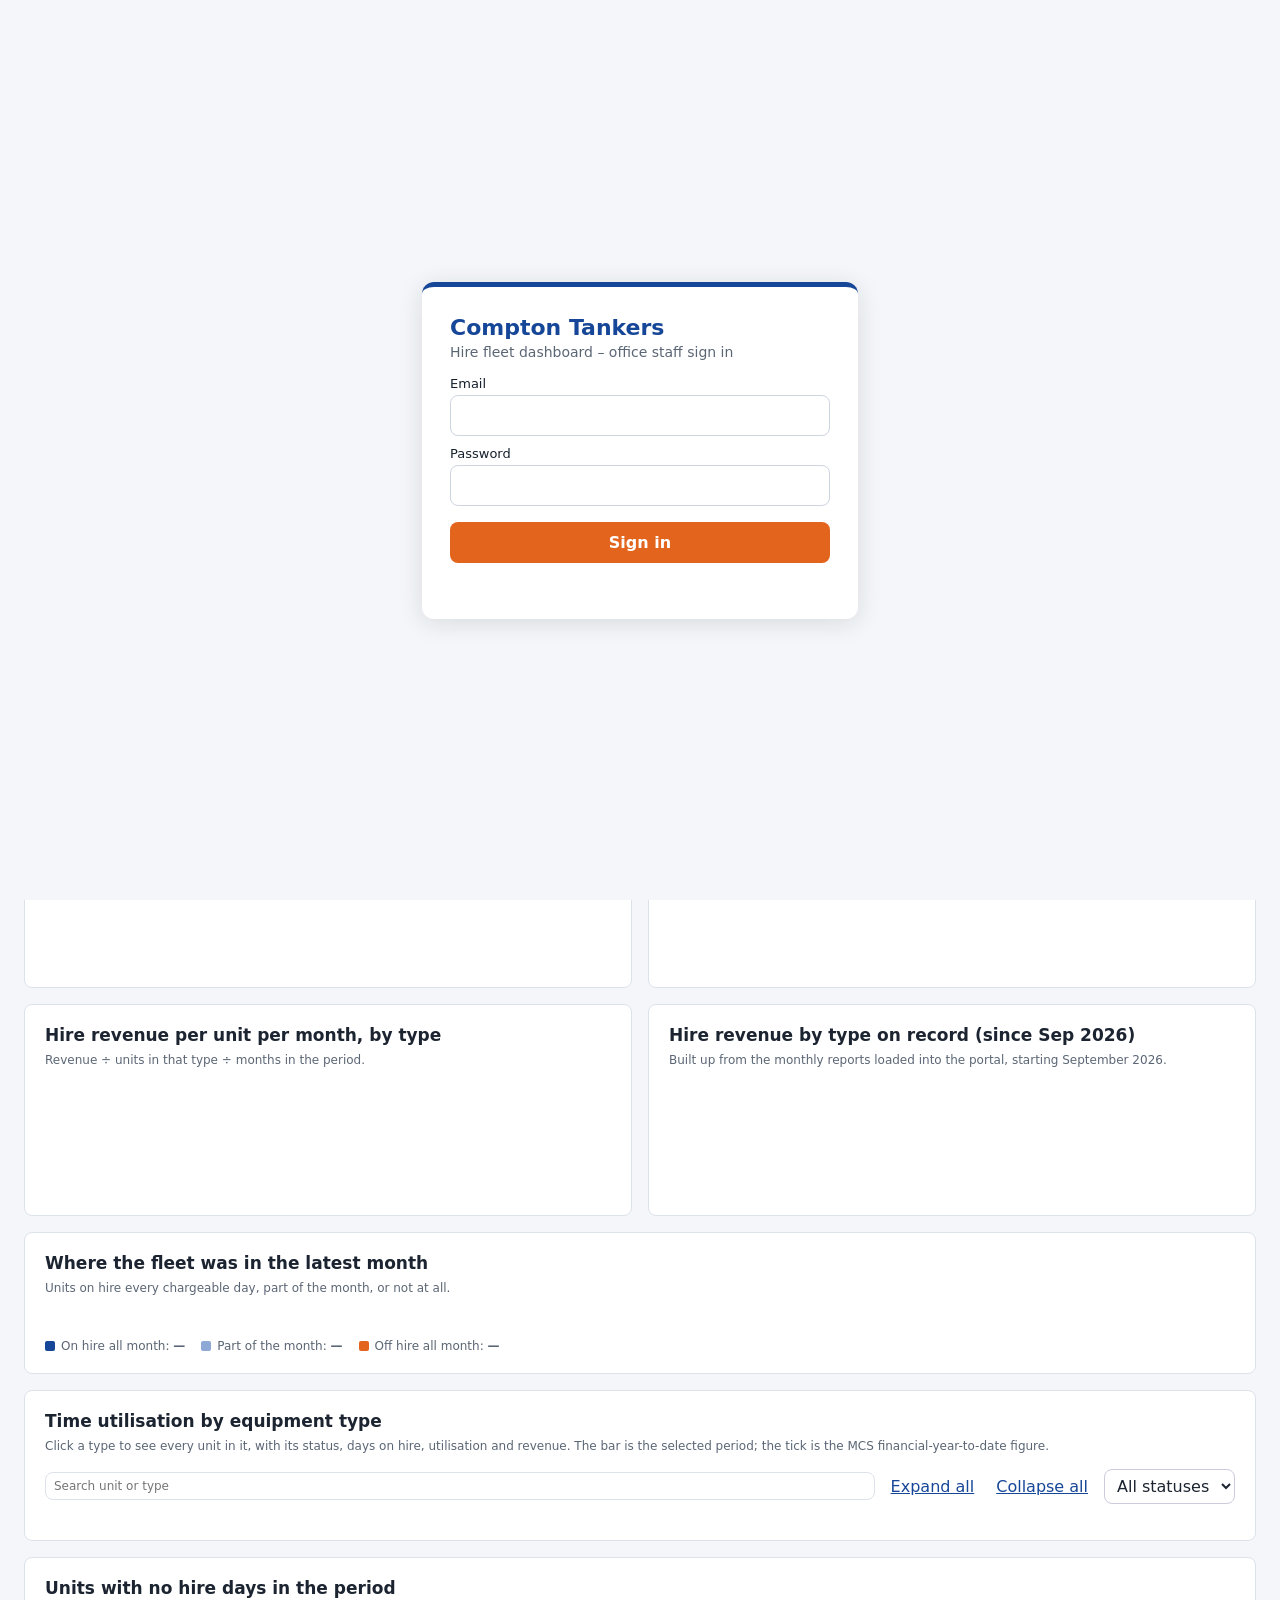
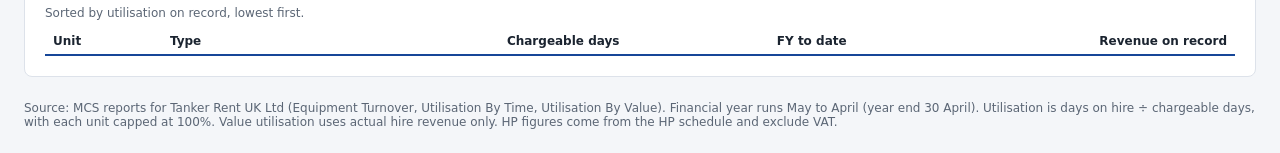
==== commit d2f75805: "Financial year May–April in fleet report; distinct colours and legend for utilisation by type Co-Aut" ====
--- a/dashboard/index.html
+++ b/dashboard/index.html
@@ -178,12 +178,12 @@
     </div>
   </section>
 
-  <p class="ct-foot">Source: MCS reports for Tanker Rent UK Ltd (Equipment Turnover, Utilisation By Time, Utilisation By Value). Financial year runs October to September. Utilisation is days on hire ÷ chargeable days, with each unit capped at 100%. Value utilisation uses actual hire revenue only. HP figures come from the HP schedule and exclude VAT.</p>
+  <p class="ct-foot">Source: MCS reports for Tanker Rent UK Ltd (Equipment Turnover, Utilisation By Time, Utilisation By Value). Financial year runs May to April (year end 30 April). Utilisation is days on hire ÷ chargeable days, with each unit capped at 100%. Value utilisation uses actual hire revenue only. HP figures come from the HP schedule and exclude VAT.</p>
 </div>
 </div>
-<script src="js/calcs.js"></script>
-<script src="js/app.js?v=5"></script>
-<script src="js/hp.js?v=2"></script>
+<script src="js/calcs.js?v=2"></script>
+<script src="js/app.js?v=6"></script>
+<script src="js/hp.js?v=3"></script>
 <script src="js/supabase-config.js"></script>
 <script src="js/supabase-loader.js"></script>
 </body>
